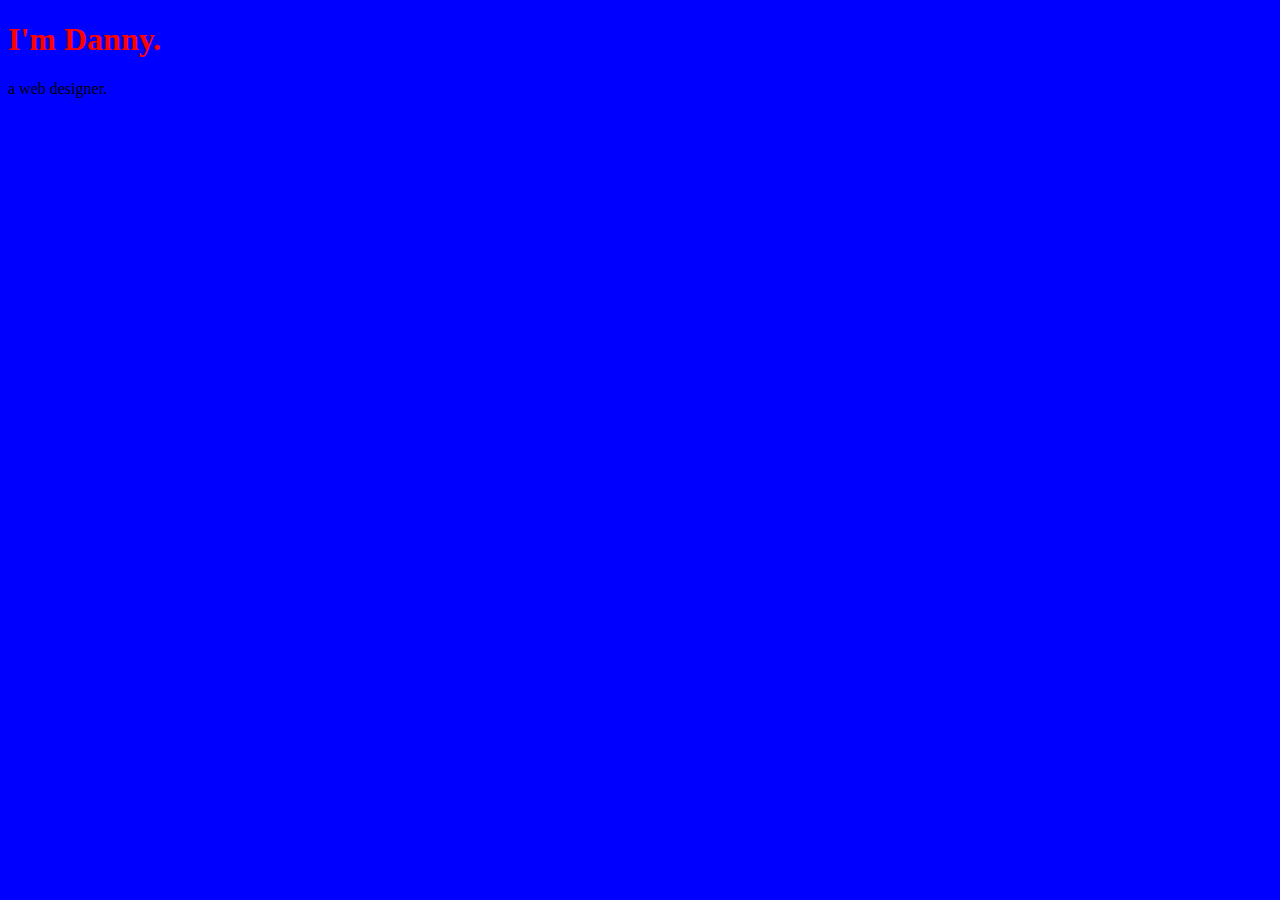
==== CSS-My Site/index.html @ dc84a1a8 "Add files via upload" ====
<!DOCTYPE html>
<html lang="en">
<head>
    <meta charset="UTF-8">
    <meta http-equiv="X-UA-Compatible" content="IE=edge">
    <meta name="viewport" content="width=device-width, initial-scale=1.0">
    <title>Danny Muijs</title>
    <link rel="stylesheet" type="text/css" href= "css\style.css">
    <link rel="icon" href="\favicon.ico?v=2">
</head>
<body>
    <h1>I'm Danny.</h1>
    <p>a web designer.</p>
    
</body>
</html>
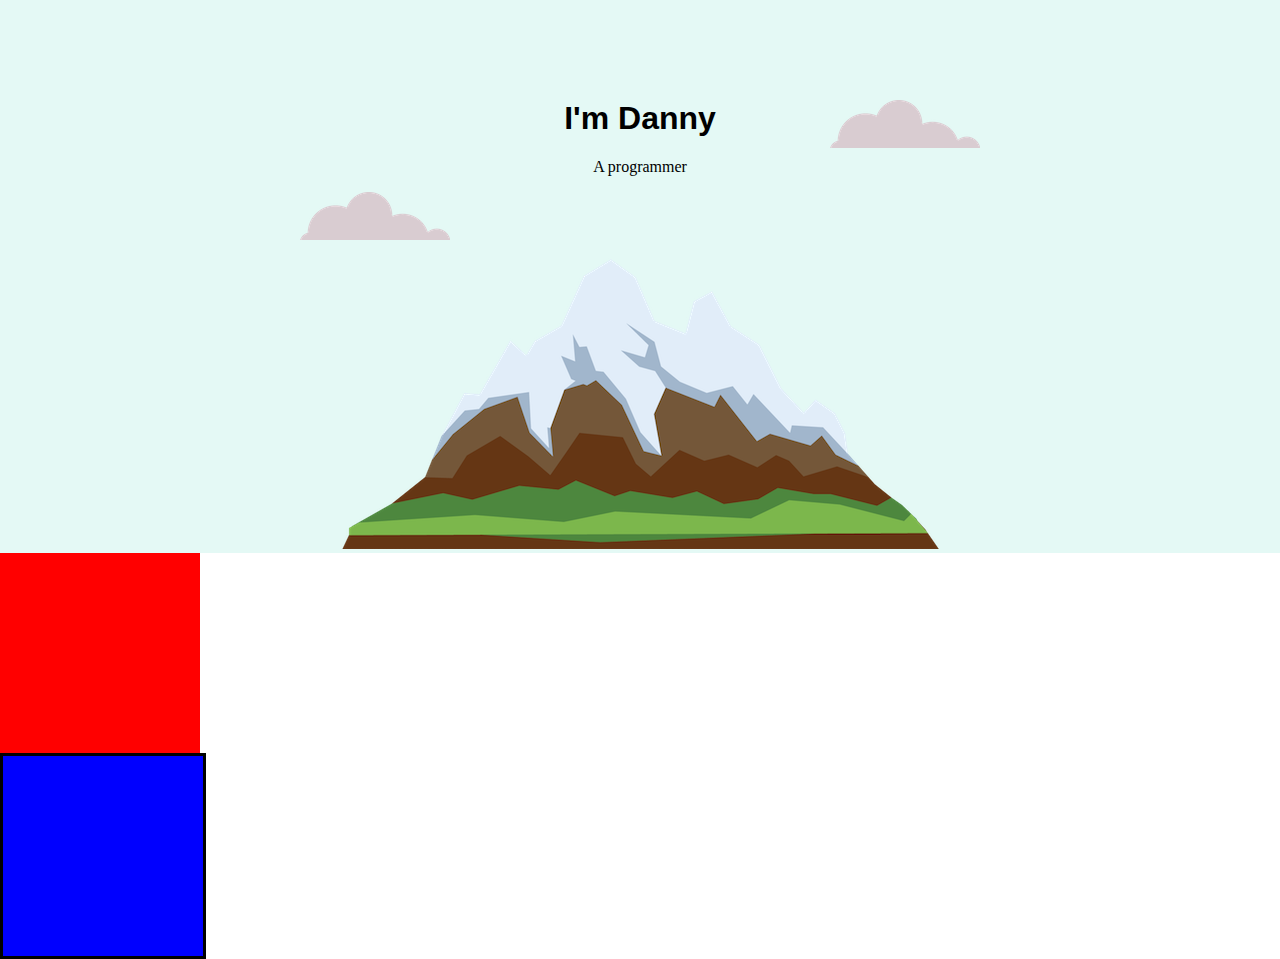
==== commit c66b7a15: "Add files via upload" ====
--- a/CSS-My Site/index.html
+++ b/CSS-My Site/index.html
@@ -9,8 +9,19 @@
     <link rel="icon" href="\favicon.ico?v=2">
 </head>
 <body>
-    <h1>I'm Danny.</h1>
-    <p>a web designer.</p>
-    
+    <div class="topcontainer">
+        <img class="top-cloud" src="images\cloud.png" alt="cloud-image">
+        <h1>I'm Danny</h1>
+        <p>A programmer</p>    
+        <img class="bottom-cloud" src="images\cloud.png" alt="cloud-image">
+        <img src="images\mountain.png" alt="mountain-image">
+    </div>
+    <div class="middlecontainer">
+
+    </div>
+    <div class="bottomcontainer">
+
+    </div>
+
 </body>
 </html>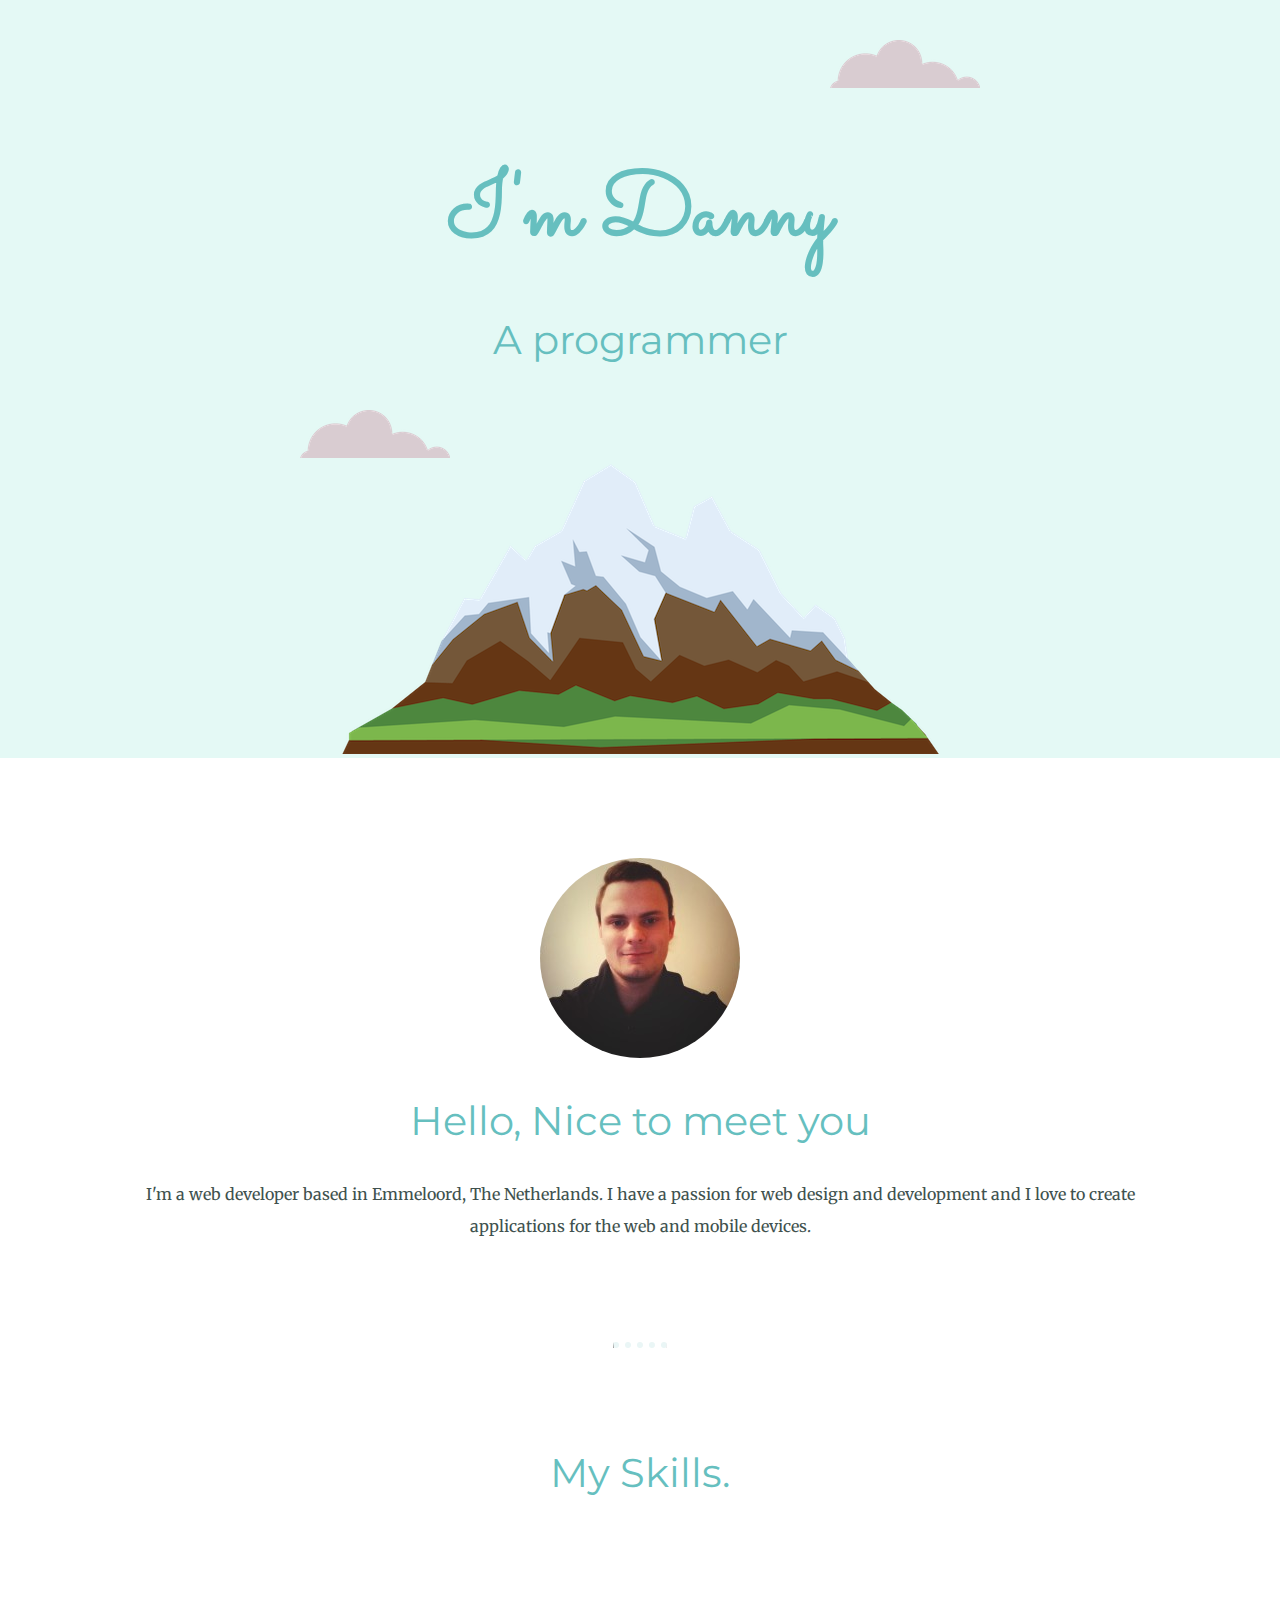
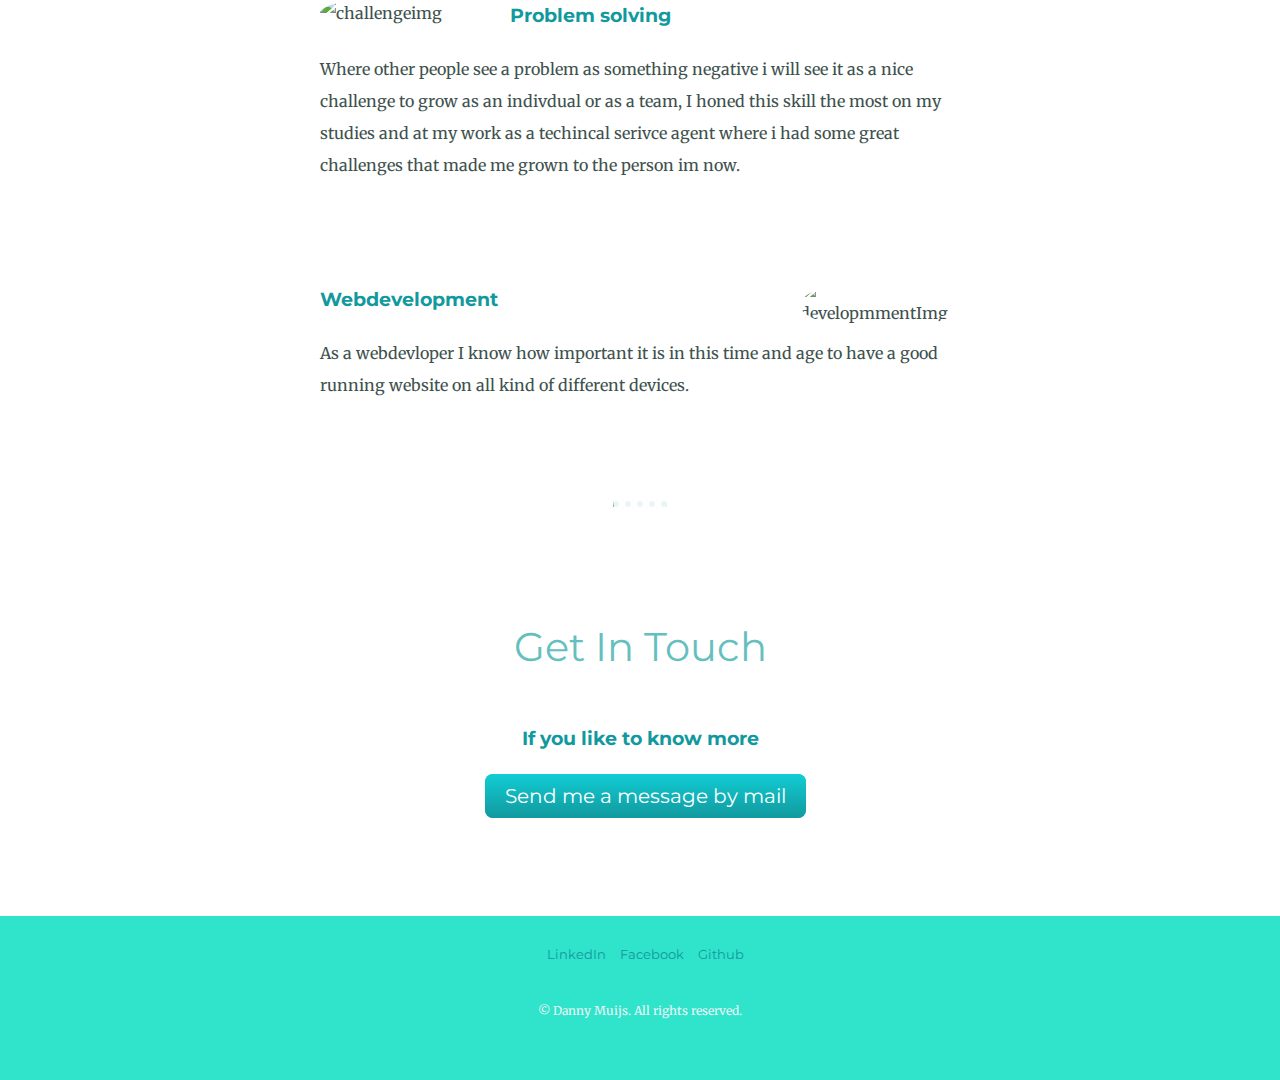
==== commit 2063132f: "Add files via upload" ====
--- a/CSS-My Site/index.html
+++ b/CSS-My Site/index.html
@@ -7,21 +7,61 @@
     <title>Danny Muijs</title>
     <link rel="stylesheet" type="text/css" href= "css\style.css">
     <link rel="icon" href="\favicon.ico?v=2">
+    <link rel="preconnect" href="https://fonts.googleapis.com">
+    <link rel="preconnect" href="https://fonts.gstatic.com" crossorigin>
+    <link href="https://fonts.googleapis.com/css2?family=Merriweather&family=Montserrat&family=Sacramento&display=swap" rel="stylesheet">
+
 </head>
 <body>
     <div class="topcontainer">
         <img class="top-cloud" src="images\cloud.png" alt="cloud-image">
         <h1>I'm Danny</h1>
-        <p>A programmer</p>    
+        <h2>A programmer</h2>    
         <img class="bottom-cloud" src="images\cloud.png" alt="cloud-image">
         <img src="images\mountain.png" alt="mountain-image">
     </div>
-    <div class="middlecontainer">
 
-    </div>
-    <div class="bottomcontainer">
+    <div class="middle-container">
+        <div class="profile">
+          <img class="profilepic" src="images\profilepic.jpg" alt="profile" >
+          <h2>Hello, Nice to meet you</h2>
+          <p class="intro">I'm a web developer based in Emmeloord, The Netherlands. I have a passion for web design and development and I love to create applications for the web and mobile devices.</p>
+        </div>
+        <hr>
+        <div class="skills">
+          <h2>My Skills.</h2>
+          <div class="skill-row">
+            <img class="challenge" src="https://media-exp1.licdn.com/dms/image/C4D12AQGWEfzDGqJfbg/article-cover_image-shrink_600_2000/0/1520241825113?e=1658361600&v=beta&t=XXKCXYvFP_a_a7CSkIfLjPBiuQ7zfCsazkhl3ABDO8o" alt="challengeimg">
+            <h3>Problem solving</h3>
+            <p>Where other people see a problem as something negative i will see it as a nice challenge to grow as an indivdual or as a team,
+               I honed this skill the most on my studies and at my work as a techincal serivce agent where i had some great challenges that made me grown to the person im now.</p>
+          </div>
+          <div class="skill-row">
+            <img class="Webdevelopment" src="https://cdn.dribbble.com/users/56427/screenshots/6003020/budio_hero_illustration_for_animation_2_still_2x.gif?compress=1&resize=400x300" alt="developmmentImg">
+            <h3>Webdevelopment</h3>
+            <p class="">As a webdevloper I know how important it is in this time and age to have a good running website on all kind of different devices. </p>
+          </div>
+        </div>
+        <hr>
+        <div class="contact-me">
+          <h2>Get In Touch</h2>
+          <h3>If you like to know more</h3>
+          <a class="btn" href="mailto:danny.muijs@outlook.com">Send me a message by mail</a>
+          
+    
+          
+        </div>
+      </div>
+      
+      
+      <div class="bottom-container">
+        <a class="footer-link" href="https://www.linkedin.com/in/danny-muijs-77856b94//">LinkedIn</a>
+        <a class="footer-link" href="https://www.facebook.com/danny.muijs/">Facebook</a>
+        <a class="footer-link" href="https://github.com/DannyMuijs">Github</a>
+        <p class="trademark">© Danny Muijs. All rights reserved.</p>
+      </div>
+      
 
-    </div>
 
 </body>
 </html>